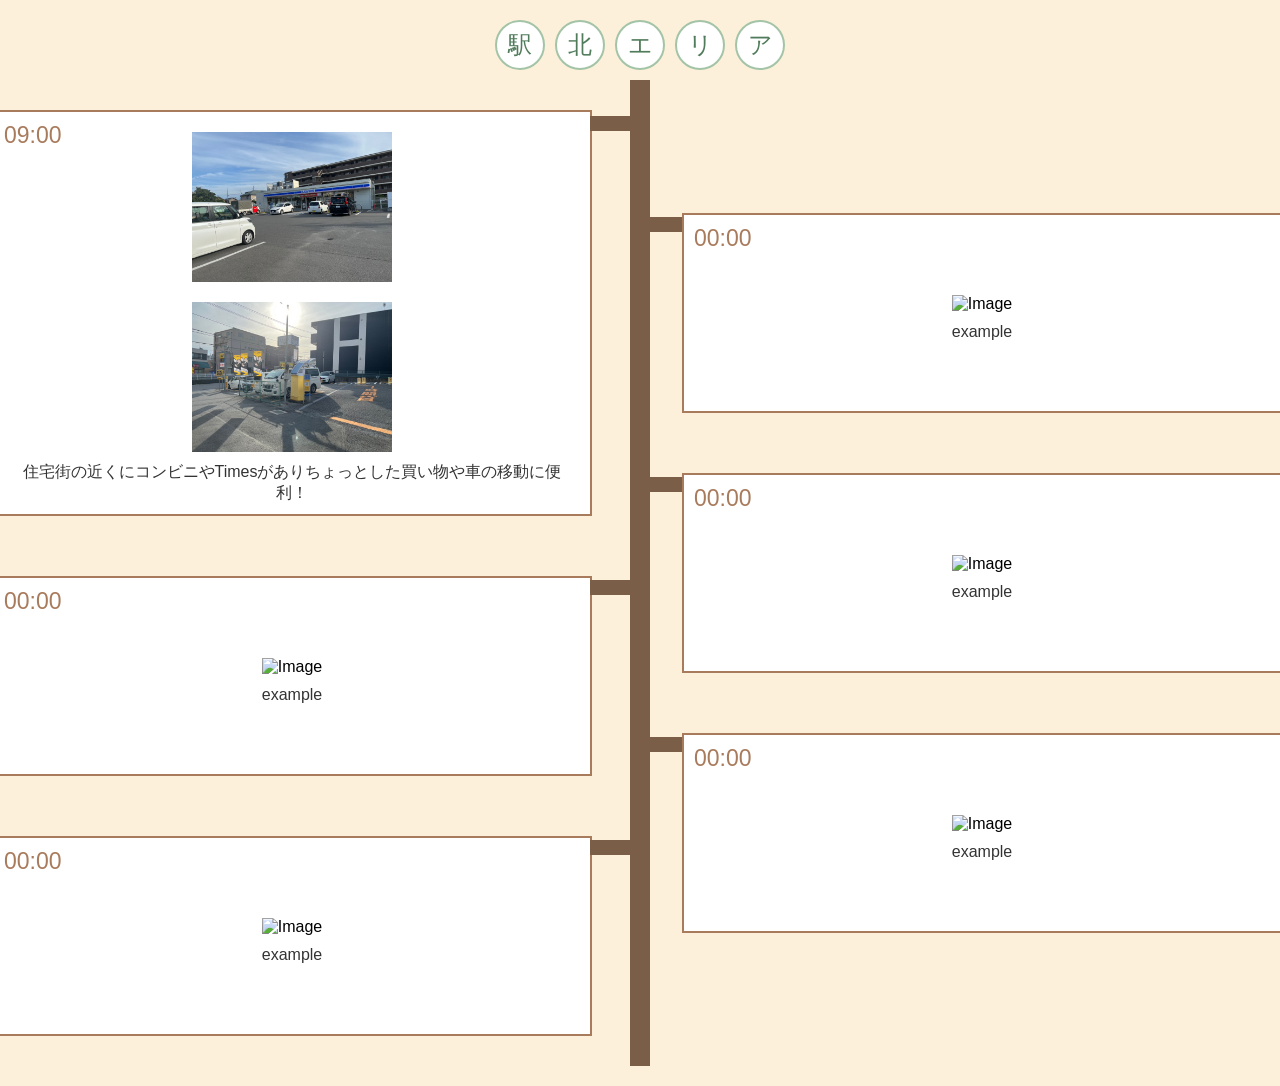
==== htdocs/ekikita.html @ ea840767 "a" ====
<!DOCTYPE html>
<html>
<head>
    <meta charset="UTF-8">
    <meta name="viewport" content="width=device-width, initial-scale=1.0">
    <link rel="stylesheet" href="./css/nantou.css">
    <title>nantou</title>
</head>
<body>
    <div class="container">
        <!-- 上部の円形アイコン -->
        <div class="top-icons">
            <div class="circle text-circle">駅</div>
            <div class="circle text-circle">北</div>
            <div class="circle text-circle">エ</div>
            <div class="circle text-circle">リ</div>
            <div class="circle text-circle">ア</div>
        </div>

        <!-- レイアウト全体 -->
        <div class="content">
            <!-- 左側のボックス -->
            <div class="left-side">
                <div class="box">
                    <div class="time">09:00</div>
                    <div class="horizontal-line"></div>
                    <div class="box-content">
                        <img src="./items/riku/S__39985178_0.jpg" alt="Image" class="box-image">
                        <img src="./items/riku/S__39985176_0.jpg" alt="Image" class="box-image">
                        <p class="box-text">住宅街の近くにコンビニやTimesがありちょっとした買い物や車の移動に便利！</p>
                    </div>
                </div>
                <div class="box">
                    <span class="time">00:00</span>
                    <div class="horizontal-line"></div>
                    <div class="box-content">
                        <img src="your-image.jpg" alt="Image" class="box-image">
                        <p class="box-text">example</p>
                    </div>
                </div>
                <div class="box">
                    <span class="time">00:00</span>
                    <div class="horizontal-line"></div>
                    <div class="box-content">
                        <img src="your-image.jpg" alt="Image" class="box-image">
                        <p class="box-text">example</p>
                    </div>
                </div>
            </div>

            <!-- 中央の縦線 -->
            <div class="center-line"></div>

            <!-- 右側のボックス -->
            <div class="right-side">
                <div class="box">
                    <span class="time">00:00</span>
                    <div class="horizontal-line"></div>
                    <div class="box-content">
                        <img src="your-image.jpg" alt="Image" class="box-image">
                        <p class="box-text">example</p>
                    </div>
                </div>
                <div class="box">
                    <span class="time">00:00</span>
                    <div class="horizontal-line"></div>
                    <div class="box-content">
                        <img src="your-image.jpg" alt="Image" class="box-image">
                        <p class="box-text">example</p>
                    </div>
                </div>
                <div class="box">
                    <span class="time">00:00</span>
                    <div class="horizontal-line"></div>
                    <div class="box-content">
                        <img src="your-image.jpg" alt="Image" class="box-image">
                        <p class="box-text">example</p>
                    </div>
                </div>
            </div>
        </div>
    </div>
</body>
</html>
---- htdocs/css/nantou.css ----
* {
    margin: 0;
    padding: 0;
    box-sizing: border-box;
}

body {
    font-family: 'Arial', sans-serif;
    background-color: #fdf0db;
    display: flex;
    justify-content: center;
    align-items: center;
}

/* コンテナ全体 */
.container {
    display: flex;
    justify-content: center;
    align-items: center;
    margin-bottom: 20px;
}

/* 上部の円形アイコン */
.top-icons {
    position: absolute;
    top: 20px;
    width: 100%;
    display: flex;
    justify-content: center;
    gap: 10px;
}

.circle {
    width: 50px;
    height: 50px;
    border-radius: 50%;
    border: 2px solid #a3c4a6;
    display: flex;
    justify-content: center;
    align-items: center;
    background-color: #fff;
}

.text-circle {
    color: #517c5b;
    font-size: 24px;
}

/* コンテンツ全体のレイアウト */
.content {
    position: relative;
    width: 90%;
    max-width: 1200px;
    display: flex;
    justify-content: center;
    align-items: center;
    margin-top: 80px; /* 円形アイコンの下にスペースを追加 */
}

/* 左右のボックス */
.left-side, .right-side {
    display: flex;
    flex-direction: column;
    align-items: center;
    margin: 0 5% 0 5%;
}

.left-side {
    margin-right: auto;
    transform: translateX(-8%);
}

.right-side {
    margin-right: auto;
    transform: translateX(-2%);
}

/* ボックスのデザイン */
.box {
    position: relative;
    margin: 30px 0;
    width: 600px;
    min-height: 200px;
    border: 2px solid #a97b5d;
    background-color: #fff;
    display: flex;
    justify-content: center;
    align-items: center;
    padding: 10px;
    flex-direction: column;
}

.box-content {
    display: flex;
    align-items: center;
    justify-content: center;
    flex-direction: column;
    width: 95%;
}

/*画像を横並びにする*/
.box-area {
    display: flex;
    flex-direction: row;
    align-items: center;
}

/*箱の中の画像*/
.box-image {
    max-width: 200px;
    height: auto;
    margin: 10px;
    cursor: pointer;
}

/*箱の中の文章*/
.box-text {
    font-size: 1rem;
    color: #333;
    text-align: center;
    word-wrap: break-word;
}

/*コメントエリアのデザイン*/
.box-comment {
    display: flex;
    flex-direction: row;
    align-items: center;
    width: 100%;
    padding: 10px;
    border: 1px solid #ccc;
    background-color: #fff;
    box-shadow: 2px 2px 5px rgba(0, 0, 0, 0.1);
}

/*コメントする人のアイコン*/
.comment-image {
    max-width: 80px;
    height: auto;
    margin-right: 15px;
    display: block;
}

/*コメントの文章*/
.comment-text {
    font-size: 1rem;
    color: #333;
    flex: 1;
    word-wrap: break-word;
}

.time {
    position: absolute;
    top: 10px;
    left: 10px;
    font-size: 23px;
    color: #a97b5d;
}

/* 中央の縦線 */
.center-line {
    position: absolute;
    left: 50%;
    top: 0;
    bottom: 0;
    width: 20px;
    background-color: #7b5e47;
    transform: translateX(-50%);
}

/* 横軸のデザイン（ボックスから中央線まで伸びる線） */
.horizontal-line {
    position: absolute;
    top: 1%;
    left: 100%;
    width: 40px;
    height: 15px;
    background-color: #7b5e47;
}

.right-side .box .horizontal-line {
    left: -42px;
}

#zoomback {
    position: fixed;
    top: 0;
    left: 0;

    width: 100vw;
    height: 100vh;

    background-color: rgba(0, 0, 0, 0.8);

    display: flex;
    justify-content: center;
    align-items: center;

    display: none;  /*初期状態では非表示*/
}

#zooming {
    width: 30%;
}

@media (max-width: 768px) {
    .box {
        width: 80%;
        margin: 20px auto;
    }

    .left-side, .right-side {
        transform: translateX(0);
        margin-left: auto;
        margin-right: auto;
    }

    .center-line {
        left: 50%;
    }

    .horizontal-line {
        display: none;
    }

    .box-image {
        max-width: 80px;
    }

    .box-comment {
        align-items: flex-start;
    }

    .comment-image {
        margin-right: 0;
        margin-bottom: 10px;
    }
}
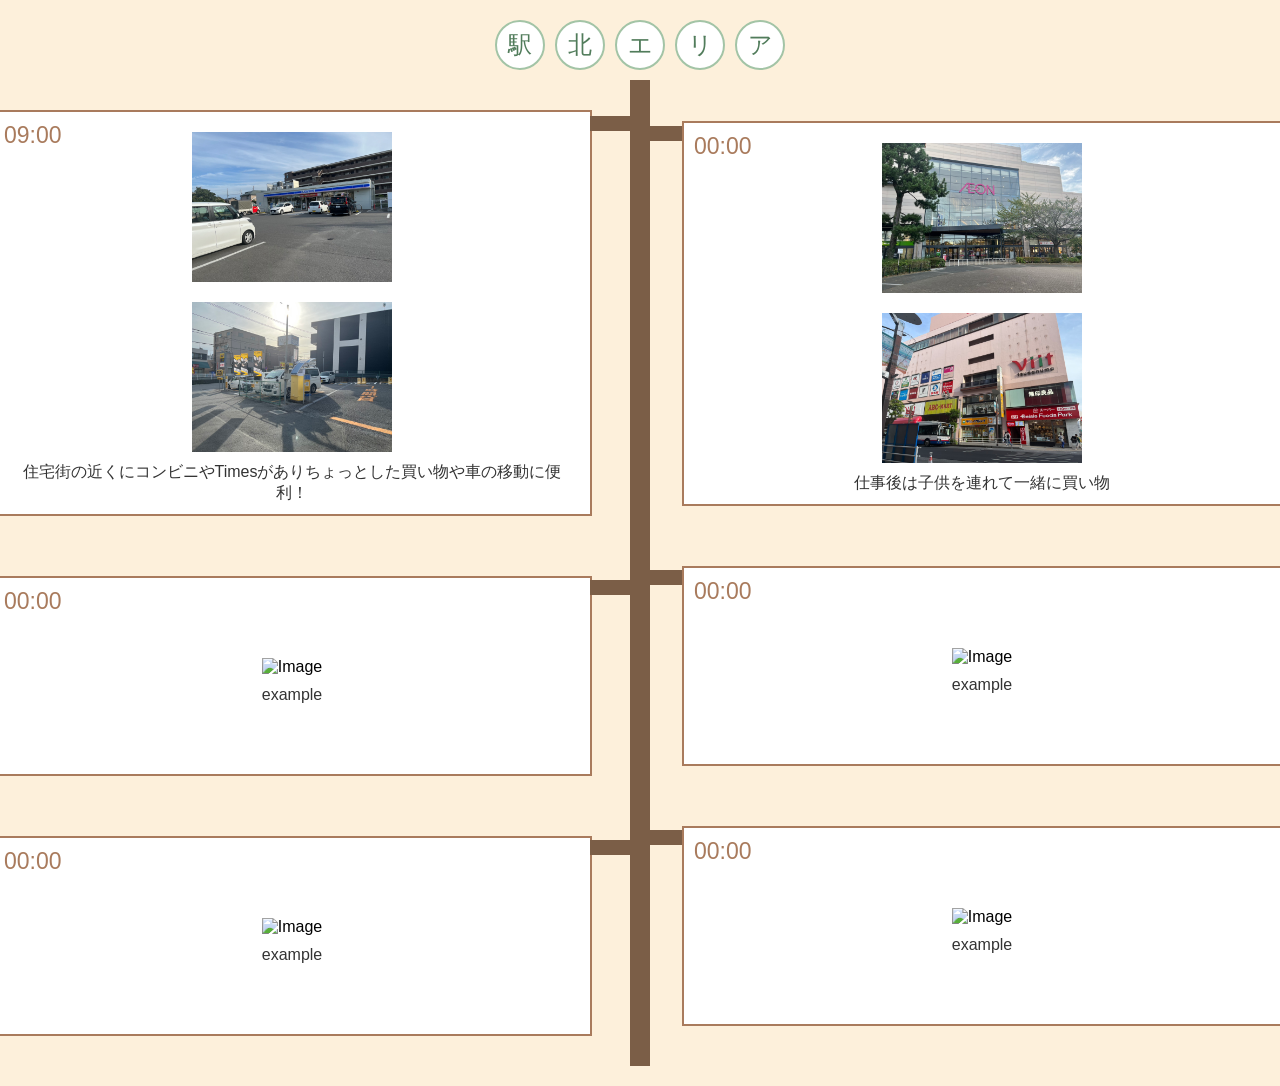
==== commit b1cae9bb: "a" ====
--- a/htdocs/ekikita.html
+++ b/htdocs/ekikita.html
@@ -57,8 +57,9 @@
                     <span class="time">00:00</span>
                     <div class="horizontal-line"></div>
                     <div class="box-content">
-                        <img src="your-image.jpg" alt="Image" class="box-image">
-                        <p class="box-text">example</p>
+                        <img src="./items/riku/S__39985167_0.jpg" alt="Image" class="box-image">
+                        <img src="./items/riku/S__39985174_0.jpg" alt="Image" class="box-image">
+                        <p class="box-text">仕事後は子供を連れて一緒に買い物</p>
                     </div>
                 </div>
                 <div class="box">
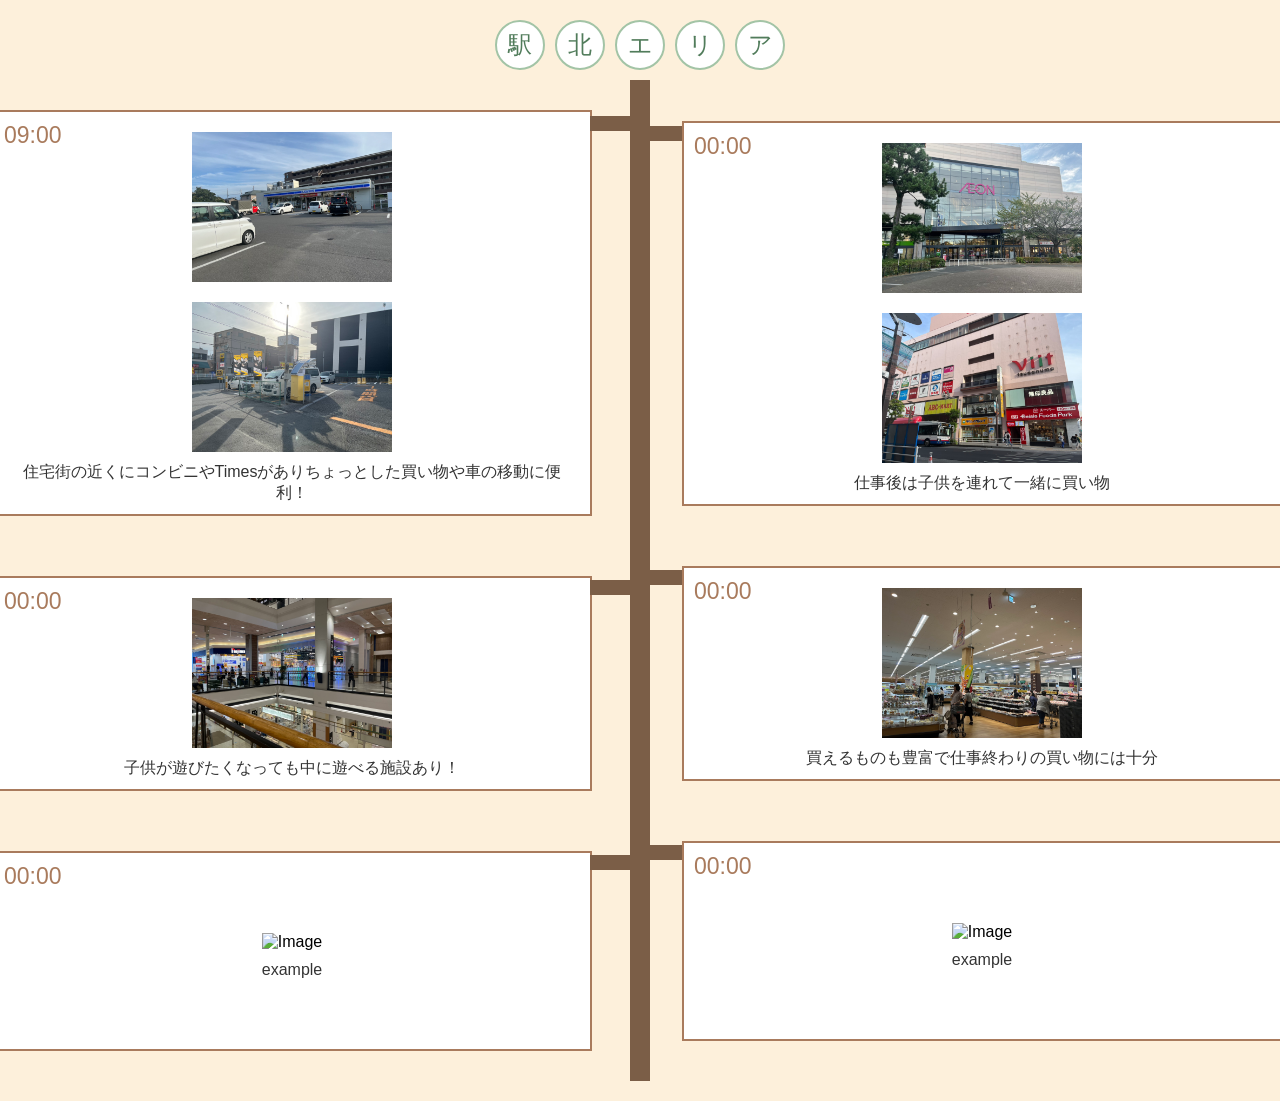
==== commit b955238e: "a" ====
--- a/htdocs/ekikita.html
+++ b/htdocs/ekikita.html
@@ -34,8 +34,8 @@
                     <span class="time">00:00</span>
                     <div class="horizontal-line"></div>
                     <div class="box-content">
-                        <img src="your-image.jpg" alt="Image" class="box-image">
-                        <p class="box-text">example</p>
+                        <img src="./items/riku/S__39985169_0.jpg" alt="Image" class="box-image">
+                        <p class="box-text">子供が遊びたくなっても中に遊べる施設あり！</p>
                     </div>
                 </div>
                 <div class="box">
@@ -66,8 +66,8 @@
                     <span class="time">00:00</span>
                     <div class="horizontal-line"></div>
                     <div class="box-content">
-                        <img src="your-image.jpg" alt="Image" class="box-image">
-                        <p class="box-text">example</p>
+                        <img src="./items/riku/S__39985171_0.jpg" alt="Image" class="box-image">
+                        <p class="box-text">買えるものも豊富で仕事終わりの買い物には十分</p>
                     </div>
                 </div>
                 <div class="box">
--- a/htdocs/css/nantou.css
+++ b/htdocs/css/nantou.css
@@ -10,6 +10,137 @@
     display: flex;
     justify-content: center;
     align-items: center;
+}
+
+/* ハンバーガーメニュー */
+.header {
+    width: 100%;
+    position: fixed;
+    left: 0;
+    top: 0;
+    height: 60px;
+    background-color: #fdf5ed;
+    box-shadow: 0 2px 6px rgba(0, 0, 0, 0.16);
+    z-index: 10;
+}
+
+.headerNavOuter {
+    margin-bottom: 0;
+    position: relative;
+}
+
+.siteTitle {
+    margin: 0;
+}
+
+/* ナビゲーション */
+.headerNav {
+    position: fixed;
+    right: -100%;
+    top: 0;
+    width: 250px;
+    height: 100vh;
+    padding-top: 40px;
+    background-color: #ffdab9;
+    transition: all .6s;
+    z-index: 20;
+    overflow-y: auto;
+}
+
+.navList {
+    margin: 0;
+    padding: 0;
+    text-align: center;
+    display: block;
+}
+
+.navItem {
+    padding: 1rem 1rem 0;
+}
+
+.navItem a {
+    display: block;
+    border-bottom: 1px solid #eee;
+    color: #707070;
+    padding: 4rem 0 1rem;
+    width: 100%;
+    margin: 0 auto;
+}
+/* ナビゲーションここまで */
+
+/* ハンバーガーボタン */
+.hamburger-button {
+    position: absolute;
+    right: 0;
+    top: 0;
+    width: 55px;
+    height: 55px;
+    cursor: pointer;
+    z-index: 30;
+}
+
+.hamburger-line {
+    position: absolute;
+    left: 8px;
+    width: 25px;
+    height: 1px;
+    background-color: #111;
+    transition: all .6s;
+}
+
+.hamburger-line-1 {
+    top: 20px;
+}
+
+.hamburger-line-2 {
+    top: 26px;
+}
+
+.hamburger-line-3 {
+    top: 32px;
+}
+/* ハンバーガーボタンここまで */
+
+/* ハンバーガーメニューをクリックしたあとに現れる半透明背景 */
+.bg {
+    display: block;
+    position: fixed;
+    left: 0;
+    top: 0;
+    width: 100vw;
+    height: 100vh;
+    z-index: 10;
+    background-color: #000;
+    opacity: 0;
+    visibility: hidden;
+    transition: all .6s;
+    cursor: pointer;
+}
+
+/* ハンバーガーボタンをクリックしたときの動作 */
+/* ナビゲーションが現れる */
+.nav-open .headerNav {
+    right: 0;
+}
+
+/* 半透明背景を表示 */
+.nav-open .bg {
+    opacity: .8;
+    visibility: visible;
+}
+
+/* ハンバーガーをバツに */
+.nav-open .hamburger-line-1 {
+    transform: rotate(45deg);
+    top: 25px;
+}
+.nav-open .hamburger-line-2 {
+    width: 0;
+    left: 50%;
+}
+.nav-open .hamburger-line-3 {
+    transform: rotate(-45deg);
+    top: 25px;
 }
 
 /* コンテナ全体 */
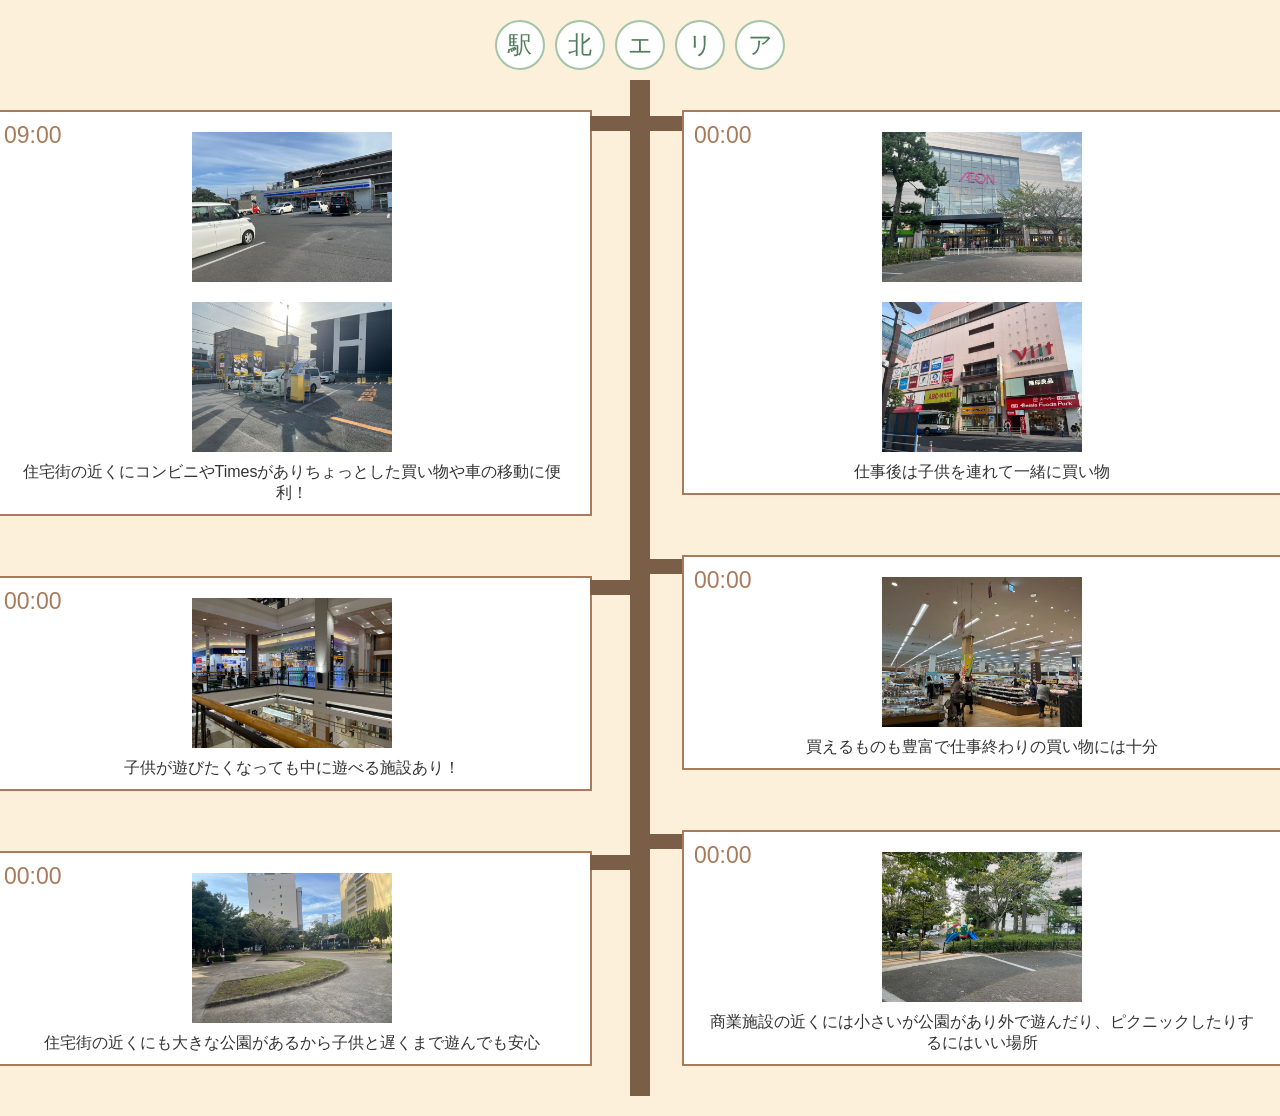
==== commit a47516fa: "a" ====
--- a/htdocs/ekikita.html
+++ b/htdocs/ekikita.html
@@ -42,8 +42,8 @@
                     <span class="time">00:00</span>
                     <div class="horizontal-line"></div>
                     <div class="box-content">
-                        <img src="your-image.jpg" alt="Image" class="box-image">
-                        <p class="box-text">example</p>
+                        <img src="./items/riku/S__39985160_0.jpg" alt="Image" class="box-image">
+                        <p class="box-text">住宅街の近くにも大きな公園があるから子供と遅くまで遊んでも安心</p>
                     </div>
                 </div>
             </div>
@@ -74,8 +74,8 @@
                     <span class="time">00:00</span>
                     <div class="horizontal-line"></div>
                     <div class="box-content">
-                        <img src="your-image.jpg" alt="Image" class="box-image">
-                        <p class="box-text">example</p>
+                        <img src="./items/riku/S__39985165_0.jpg" alt="Image" class="box-image">
+                        <p class="box-text">商業施設の近くには小さいが公園があり外で遊んだり、ピクニックしたりするにはいい場所</p>
                     </div>
                 </div>
             </div>
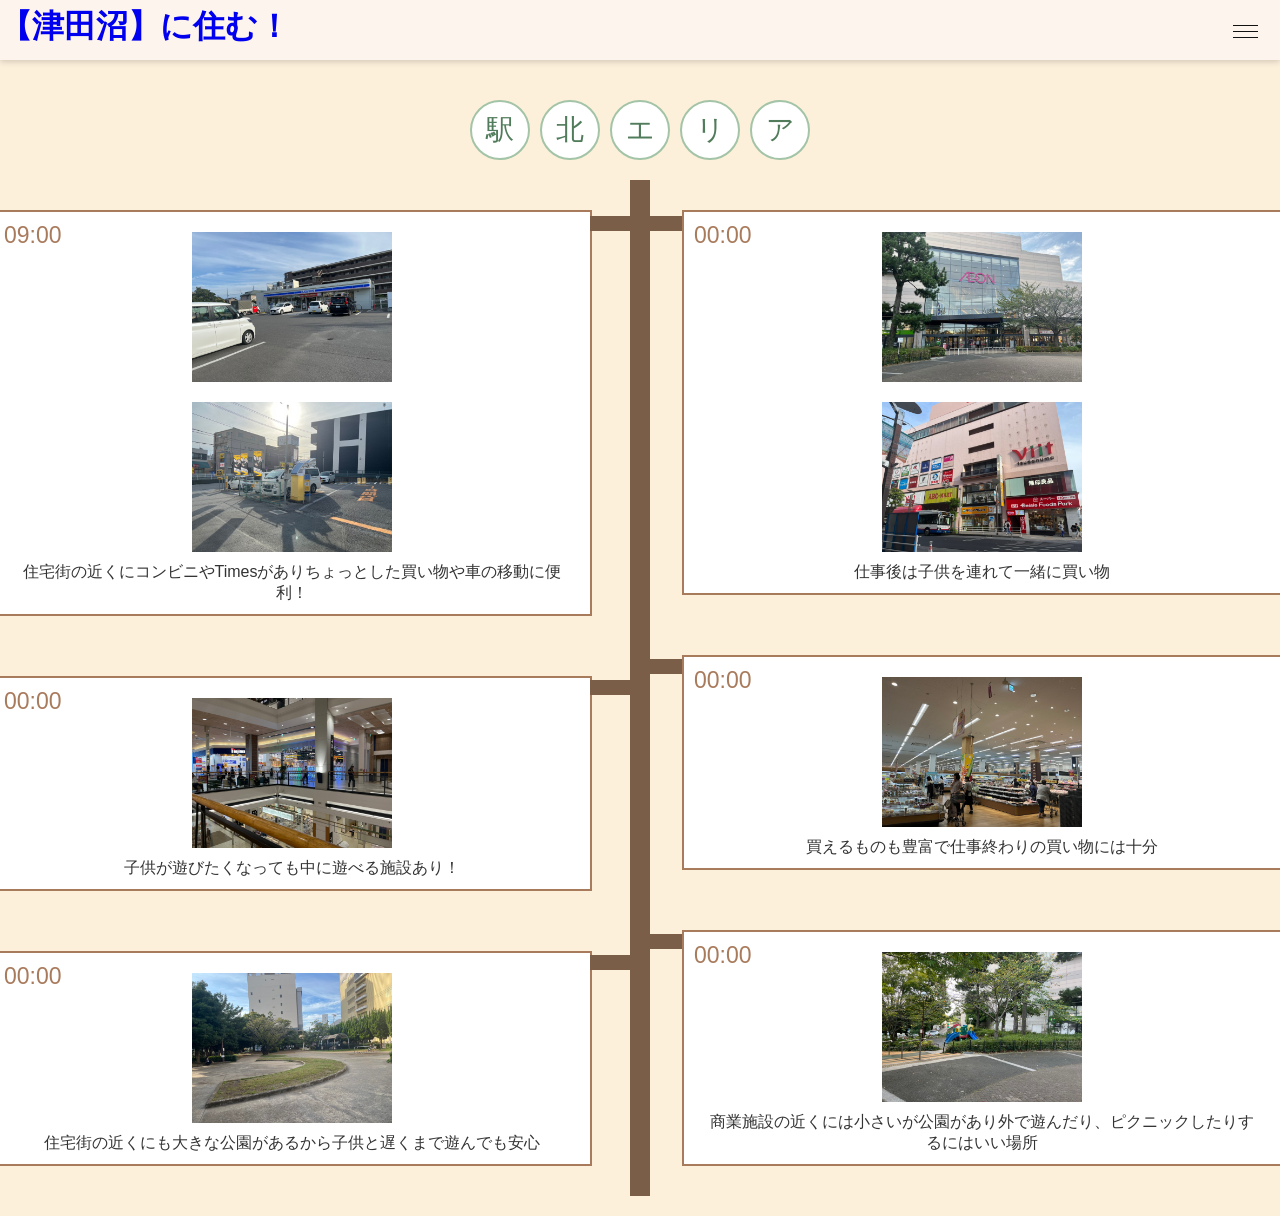
==== commit 3b049f59: "各ページにハンバーガーメニュー、画像拡大を実装。これに伴うclass名の変更。" ====
--- a/htdocs/ekikita.html
+++ b/htdocs/ekikita.html
@@ -1,85 +1,129 @@
 <!DOCTYPE html>
-<html>
+<html lang="ja">
 <head>
     <meta charset="UTF-8">
     <meta name="viewport" content="width=device-width, initial-scale=1.0">
     <link rel="stylesheet" href="./css/nantou.css">
-    <title>nantou</title>
+    <script src="pic.js" defer></script>
+    <title>ekikita</title>
 </head>
 <body>
-    <div class="container">
-        <!-- 上部の円形アイコン -->
-        <div class="top-icons">
-            <div class="circle text-circle">駅</div>
-            <div class="circle text-circle">北</div>
-            <div class="circle text-circle">エ</div>
-            <div class="circle text-circle">リ</div>
-            <div class="circle text-circle">ア</div>
+    <header class="header">
+        <div class="headerNavOuter">
+            <h1 class="siteTitle">
+                <a class="visited" href="./index.html" style="text-decoration-line: none">【津田沼】に住む！</a>
+            </h1>
+
+            <!-- ナビゲーション -->
+            <nav class="headerNav">
+                <ul class="navList">
+                    <li class="navItem">
+                        <a href="./index.html">TOP</a>
+                    </li>
+                    <li class="navItem">
+                        <a href="./ekikita.html">駅北エリア</a>
+                    </li>
+                    <li class="navItem">
+                        <a href="./nannsei.html">駅南西エリア</a>
+                    </li>
+                    <li class="navItem">
+                        <a href="./nantou.html">駅南東エリア</a>
+                    </li>
+                </ul>
+            </nav>
+
+            <!-- ハンバーガーボタン -->
+            <div class="hamburger-button" id="hamburger">
+                <span class="hamburger-line hamburger-line-1"></span>
+                <span class="hamburger-line hamburger-line-2"></span>
+                <span class="hamburger-line hamburger-line-3"></span>
+            </div>
+
+            <!-- ハンバーガーボタンをクリックした後に現れる半透明背景 -->
+            <div class="bg" id="bg"></div>
         </div>
 
-        <!-- レイアウト全体 -->
-        <div class="content">
-            <!-- 左側のボックス -->
-            <div class="left-side">
-                <div class="box">
-                    <div class="time">09:00</div>
-                    <div class="horizontal-line"></div>
-                    <div class="box-content">
-                        <img src="./items/riku/S__39985178_0.jpg" alt="Image" class="box-image">
-                        <img src="./items/riku/S__39985176_0.jpg" alt="Image" class="box-image">
-                        <p class="box-text">住宅街の近くにコンビニやTimesがありちょっとした買い物や車の移動に便利！</p>
+    </header>
+
+    <main>
+        <div class="container">
+            <!-- 上部の円形アイコン -->
+            <div class="top-icons">
+                <div class="circle text-circle">駅</div>
+                <div class="circle text-circle">北</div>
+                <div class="circle text-circle">エ</div>
+                <div class="circle text-circle">リ</div>
+                <div class="circle text-circle">ア</div>
+            </div>
+
+            <!-- レイアウト全体 -->
+            <div class="content">
+                <!-- 左側のボックス -->
+                <div class="left-side">
+                    <div class="box">
+                        <div class="time">09:00</div>
+                        <div class="horizontal-line"></div>
+                        <div class="box-content">
+                            <img src="./items/riku/S__39985178_0.jpg" alt="Image" class="box-image">
+                            <img src="./items/riku/S__39985176_0.jpg" alt="Image" class="box-image">
+                            <p class="box-text">住宅街の近くにコンビニやTimesがありちょっとした買い物や車の移動に便利！</p>
+                        </div>
+                    </div>
+                    <div class="box">
+                        <span class="time">00:00</span>
+                        <div class="horizontal-line"></div>
+                        <div class="box-content">
+                            <img src="./items/riku/S__39985169_0.jpg" alt="Image" class="box-image">
+                            <p class="box-text">子供が遊びたくなっても中に遊べる施設あり！</p>
+                        </div>
+                    </div>
+                    <div class="box">
+                        <span class="time">00:00</span>
+                        <div class="horizontal-line"></div>
+                        <div class="box-content">
+                            <img src="./items/riku/S__39985160_0.jpg" alt="Image" class="box-image">
+                            <p class="box-text">住宅街の近くにも大きな公園があるから子供と遅くまで遊んでも安心</p>
+                        </div>
                     </div>
                 </div>
-                <div class="box">
-                    <span class="time">00:00</span>
-                    <div class="horizontal-line"></div>
-                    <div class="box-content">
-                        <img src="./items/riku/S__39985169_0.jpg" alt="Image" class="box-image">
-                        <p class="box-text">子供が遊びたくなっても中に遊べる施設あり！</p>
+
+                <!-- 中央の縦線 -->
+                <div class="center-line"></div>
+
+                <!-- 右側のボックス -->
+                <div class="right-side">
+                    <div class="box">
+                        <span class="time">00:00</span>
+                        <div class="horizontal-line"></div>
+                        <div class="box-content">
+                            <img src="./items/riku/S__39985167_0.jpg" alt="Image" class="box-image">
+                            <img src="./items/riku/S__39985174_0.jpg" alt="Image" class="box-image">
+                            <p class="box-text">仕事後は子供を連れて一緒に買い物</p>
+                        </div>
+                    </div>
+                    <div class="box">
+                        <span class="time">00:00</span>
+                        <div class="horizontal-line"></div>
+                        <div class="box-content">
+                            <img src="./items/riku/S__39985171_0.jpg" alt="Image" class="box-image">
+                            <p class="box-text">買えるものも豊富で仕事終わりの買い物には十分</p>
+                        </div>
+                    </div>
+                    <div class="box">
+                        <span class="time">00:00</span>
+                        <div class="horizontal-line"></div>
+                        <div class="box-content">
+                            <img src="./items/riku/S__39985165_0.jpg" alt="Image" class="box-image">
+                            <p class="box-text">商業施設の近くには小さいが公園があり外で遊んだり、ピクニックしたりするにはいい場所</p>
+                        </div>
                     </div>
                 </div>
-                <div class="box">
-                    <span class="time">00:00</span>
-                    <div class="horizontal-line"></div>
-                    <div class="box-content">
-                        <img src="./items/riku/S__39985160_0.jpg" alt="Image" class="box-image">
-                        <p class="box-text">住宅街の近くにも大きな公園があるから子供と遅くまで遊んでも安心</p>
-                    </div>
-                </div>
-            </div>
-
-            <!-- 中央の縦線 -->
-            <div class="center-line"></div>
-
-            <!-- 右側のボックス -->
-            <div class="right-side">
-                <div class="box">
-                    <span class="time">00:00</span>
-                    <div class="horizontal-line"></div>
-                    <div class="box-content">
-                        <img src="./items/riku/S__39985167_0.jpg" alt="Image" class="box-image">
-                        <img src="./items/riku/S__39985174_0.jpg" alt="Image" class="box-image">
-                        <p class="box-text">仕事後は子供を連れて一緒に買い物</p>
-                    </div>
-                </div>
-                <div class="box">
-                    <span class="time">00:00</span>
-                    <div class="horizontal-line"></div>
-                    <div class="box-content">
-                        <img src="./items/riku/S__39985171_0.jpg" alt="Image" class="box-image">
-                        <p class="box-text">買えるものも豊富で仕事終わりの買い物には十分</p>
-                    </div>
-                </div>
-                <div class="box">
-                    <span class="time">00:00</span>
-                    <div class="horizontal-line"></div>
-                    <div class="box-content">
-                        <img src="./items/riku/S__39985165_0.jpg" alt="Image" class="box-image">
-                        <p class="box-text">商業施設の近くには小さいが公園があり外で遊んだり、ピクニックしたりするにはいい場所</p>
-                    </div>
+                <div id="zoomback">
+                    <img id="zooming" src="./items/placeholder.png" alt="zoom">
                 </div>
             </div>
         </div>
-    </div>
+    </main>
+    <script src="hamburger.js"></script>
 </body>
 </html>
--- a/htdocs/css/nantou.css
+++ b/htdocs/css/nantou.css
@@ -30,7 +30,12 @@
 }
 
 .siteTitle {
-    margin: 0;
+    margin: 5px 0 0 0;
+    
+}
+
+.visited:visited {
+    color: #000;
 }
 
 /* ナビゲーション */
@@ -154,7 +159,7 @@
 /* 上部の円形アイコン */
 .top-icons {
     position: absolute;
-    top: 20px;
+    top: 100px;
     width: 100%;
     display: flex;
     justify-content: center;
@@ -162,8 +167,8 @@
 }
 
 .circle {
-    width: 50px;
-    height: 50px;
+    width: 60px;
+    height: 60px;
     border-radius: 50%;
     border: 2px solid #a3c4a6;
     display: flex;
@@ -174,7 +179,7 @@
 
 .text-circle {
     color: #517c5b;
-    font-size: 24px;
+    font-size: 28px;
 }
 
 /* コンテンツ全体のレイアウト */
@@ -185,7 +190,7 @@
     display: flex;
     justify-content: center;
     align-items: center;
-    margin-top: 80px; /* 円形アイコンの下にスペースを追加 */
+    margin-top: 180px; /* 円形アイコンの下にスペースを追加 */
 }
 
 /* 左右のボックス */
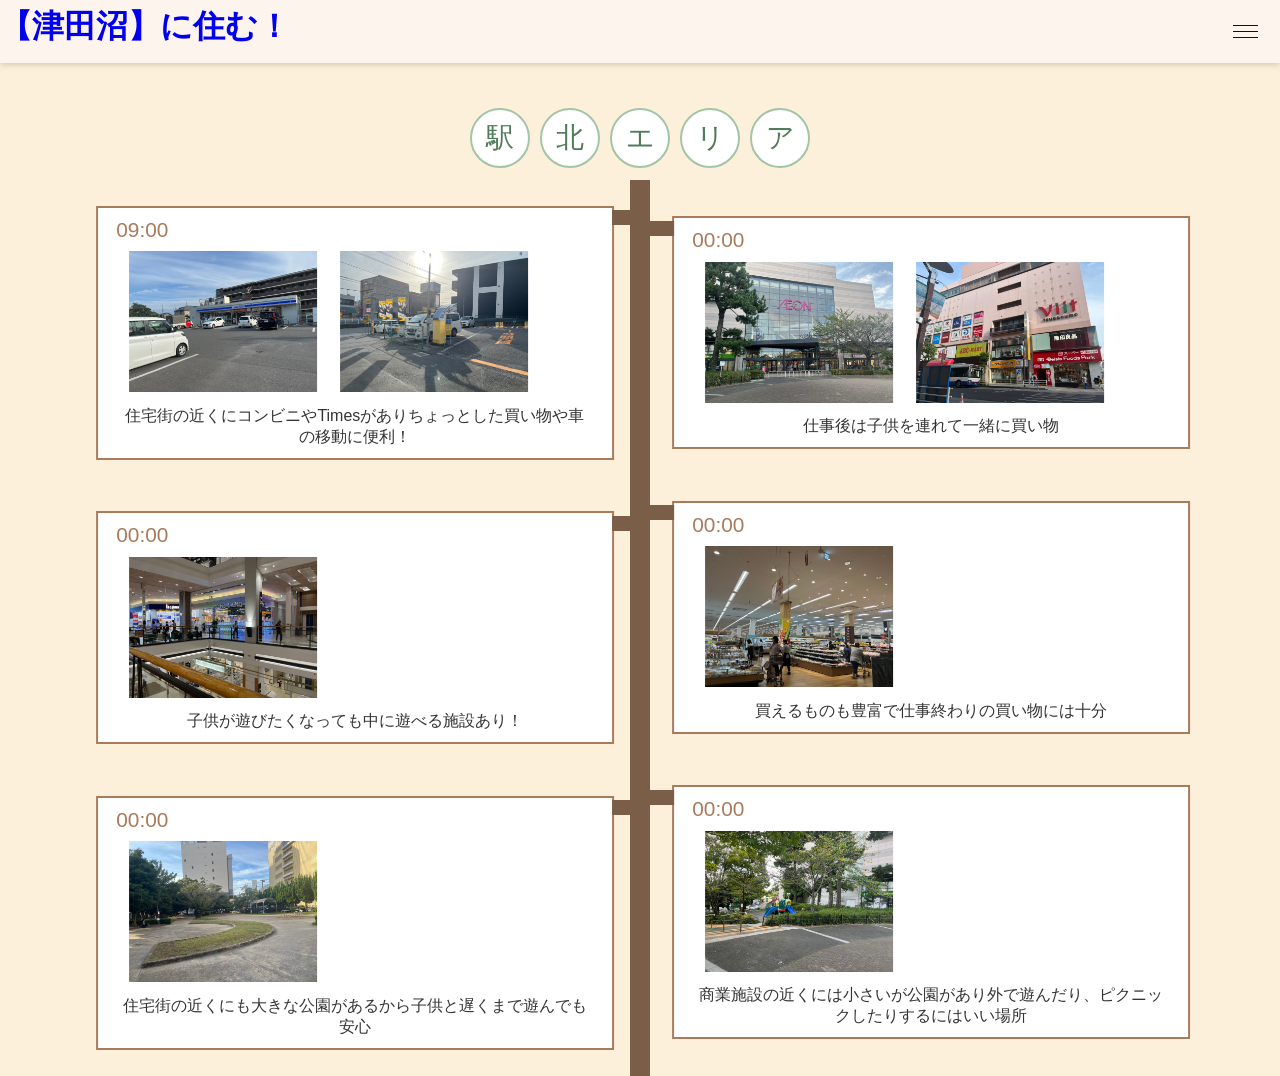
==== commit 6a7e79e3: "nantou.cssをstyle.cssに変更。位置を決定する要素をだいたい定数から割合に変更。" ====
--- a/htdocs/ekikita.html
+++ b/htdocs/ekikita.html
@@ -3,7 +3,7 @@
 <head>
     <meta charset="UTF-8">
     <meta name="viewport" content="width=device-width, initial-scale=1.0">
-    <link rel="stylesheet" href="./css/nantou.css">
+    <link rel="stylesheet" href="./css/style.css">
     <script src="pic.js" defer></script>
     <title>ekikita</title>
 </head>
@@ -45,7 +45,7 @@
 
     </header>
 
-    <main>
+    <main class="ekikita">
         <div class="container">
             <!-- 上部の円形アイコン -->
             <div class="top-icons">
--- a/htdocs/css/style.css
+++ b/htdocs/css/style.css
@@ -0,0 +1,377 @@
+* {
+    margin: 0;
+    padding: 0;
+    box-sizing: border-box;
+}
+
+body {
+    font-family: 'Arial', sans-serif;
+    background-color: #fdf0db;
+    display: flex;
+    justify-content: center;
+    align-items: center;
+}
+
+/* ハンバーガーメニュー */
+.header {
+    width: 100%;
+    position: fixed;
+    left: 0;
+    top: 0;
+    height: 7%;
+    background-color: #fdf5ed;
+    box-shadow: 0 2px 6px rgba(0, 0, 0, 0.16);
+    z-index: 10;
+}
+
+.headerNavOuter {
+    margin-bottom: 0;
+    position: relative;
+}
+
+.siteTitle {
+    margin: 5px 0 0 0;
+    color: #000;
+}
+
+.visited:visited {
+    color: #000;
+}
+
+/* ナビゲーション */
+.headerNav {
+    position: fixed;
+    right: -100%;
+    top: 0;
+    width: 250px;
+    height: 100vh;
+    padding-top: 40px;
+    background-color: #ffdab9;
+    transition: all .6s;
+    z-index: 20;
+    overflow-y: auto;
+}
+
+.navList {
+    margin: 0;
+    padding: 0;
+    text-align: center;
+    display: block;
+}
+
+.navItem {
+    padding: 1rem 1rem 0;
+}
+
+.navItem a {
+    display: block;
+    border-bottom: 1px solid #eee;
+    color: #707070;
+    padding: 4rem 0 1rem;
+    width: 100%;
+    margin: 0 auto;
+}
+/* ナビゲーションここまで */
+
+/* ハンバーガーボタン */
+.hamburger-button {
+    position: absolute;
+    right: 0;
+    top: 0;
+    width: 55px;
+    height: 55px;
+    cursor: pointer;
+    z-index: 30;
+}
+
+.hamburger-line {
+    position: absolute;
+    left: 8px;
+    width: 25px;
+    height: 1px;
+    background-color: #111;
+    transition: all .6s;
+}
+
+.hamburger-line-1 {
+    top: 20px;
+}
+
+.hamburger-line-2 {
+    top: 26px;
+}
+
+.hamburger-line-3 {
+    top: 32px;
+}
+/* ハンバーガーボタンここまで */
+
+/* ハンバーガーメニューをクリックしたあとに現れる半透明背景 */
+.bg {
+    display: block;
+    position: fixed;
+    left: 0;
+    top: 0;
+    width: 100vw;
+    height: 100vh;
+    z-index: 10;
+    background-color: #000;
+    opacity: 0;
+    visibility: hidden;
+    transition: all .6s;
+    cursor: pointer;
+}
+
+/* ハンバーガーボタンをクリックしたときの動作 */
+/* ナビゲーションが現れる */
+.nav-open .headerNav {
+    right: 0;
+}
+
+/* 半透明背景を表示 */
+.nav-open .bg {
+    opacity: .8;
+    visibility: visible;
+}
+
+/* ハンバーガーをバツに */
+.nav-open .hamburger-line-1 {
+    transform: rotate(45deg);
+    top: 25px;
+}
+.nav-open .hamburger-line-2 {
+    width: 0;
+    left: 50%;
+}
+.nav-open .hamburger-line-3 {
+    transform: rotate(-45deg);
+    top: 25px;
+}
+
+/* コンテナ全体 */
+.container {
+    display: flex;
+    justify-content: center;
+    align-items: center;
+    margin-bottom: 20px;
+}
+
+/* 上部の円形アイコン */
+.top-icons {
+    position: absolute;
+    top: 12%;
+    width: 100%;
+    display: flex;
+    justify-content: center;
+    gap: 10px;
+}
+
+.circle {
+    width: 60px;
+    height: 60px;
+    border-radius: 50%;
+    border: 2px solid #a3c4a6;
+    display: flex;
+    justify-content: center;
+    align-items: center;
+    background-color: #fff;
+}
+
+.text-circle {
+    color: #517c5b;
+    font-size: 28px;
+}
+
+/* コンテンツ全体のレイアウト */
+.content {
+    position: absolute;
+    width: 90%;
+    display: flex;
+    justify-content: center;
+    align-items: center;
+    top: 20%; /* 円形アイコンの下にスペースを追加 */
+}
+
+/* 左右のボックス */
+.left-side, .right-side {
+    display: flex;
+    flex-direction: column;
+    align-items: center;
+    margin: 0 5%;
+}
+
+/* 箱の位置調整 */
+/* 南東ページ */
+.nantou .left-side {
+    margin-right: auto;
+    transform: translateX(-12%);
+}
+
+.nantou .right-side {
+    margin-right: auto;
+    transform: translateX(-13%);
+}
+
+/* 南西ページ */
+.nannsei .left-side {
+    margin-right: auto;
+    transform: translateX(0.3%);
+}
+
+.nannsei .right-side {
+    margin-right: auto;
+    transform: translateX(2.4%);
+}
+
+/* 北ページ */
+.ekikita .left-side {
+    margin-right: auto;
+    transform: translateX(-5%);
+}
+
+.ekikita .right-side {
+    margin-right: auto;
+    transform: translateX(-5%);
+}
+/* 箱の位置調整ここまで */
+
+/* ボックスのデザイン */
+.box {
+    position: relative;
+    margin: 5% 0;
+    width: 100%;
+    border: 2px solid #a97b5d;
+    background-color: #fff;
+    display: flex;
+    flex-direction: column;
+    justify-content: center;
+    align-items: center;
+    padding: 10px;
+}
+
+.box-content {
+    display: block;
+    align-items: center;
+    justify-content: center;
+    flex-direction: column;
+    width: 95%;
+}
+
+/*画像を横並びにする*/
+.box-area {
+    display: flex;
+    flex-direction: row;
+    align-items: center;
+    justify-content: center;
+}
+
+/*箱の中の画像*/
+.box-image {
+    max-width: 40%;
+    margin: 2%;
+    cursor: pointer;
+}
+
+/*箱の中の文章*/
+.box-text {
+    font-size: 1rem;
+    color: #333;
+    text-align: center;
+    word-wrap: break-word;
+}
+
+/*コメントエリアのデザイン*/
+.box-comment {
+    display: flex;
+    flex-direction: row;
+    align-items: center;
+    width: 100%;
+    padding: 10px;
+    border: 1px solid #ccc;
+    background-color: #fff;
+    box-shadow: 2px 2px 5px rgba(0, 0, 0, 0.1);
+}
+
+/*コメントする人のアイコン*/
+.comment-image {
+    width: 10%;
+    height: auto;
+    margin-right: 15px;
+    display: block;
+}
+
+/*コメントの文章*/
+.comment-text {
+    font-size: 1rem;
+    color: #333;
+    flex: 1;
+    word-wrap: break-word;
+}
+
+.time {
+    position: relative;
+    right: 43%;
+    font-size: 1.3rem;
+    color: #a97b5d;
+}
+
+/* 中央の縦線 */
+.center-line {
+    position: absolute;
+    left: 50%;
+    top: 0;
+    bottom: 0;
+    width: 20px;
+    background-color: #7b5e47;
+    transform: translateX(-50%);
+}
+
+/* 横軸のデザイン（ボックスから中央線まで伸びる線） */
+.horizontal-line {
+    position: absolute;
+    top: 1%;
+    left: 100%;
+    width: 5%;
+    height: 15px;
+    background-color: #7b5e47;
+}
+
+.right-side .box .horizontal-line {
+    left: -5%;
+}
+
+#zoomback {
+    position: fixed;
+    top: 0;
+    left: 0;
+
+    width: 100vw;
+    height: 100vh;
+
+    background-color: rgba(0, 0, 0, 0.8);
+
+    display: flex;
+    justify-content: center;
+    align-items: center;
+
+    display: none;  /*初期状態では非表示*/
+}
+
+#zooming {
+    width: 30%;
+}
+
+@media (max-width: 768px) {
+    .right-side {
+        transform: translateX(-5%);
+    }
+
+    .time {
+        right: 40%;
+    }
+
+    .comment-image {
+        margin-right: 0;
+        margin-bottom: 10px;
+    }
+}
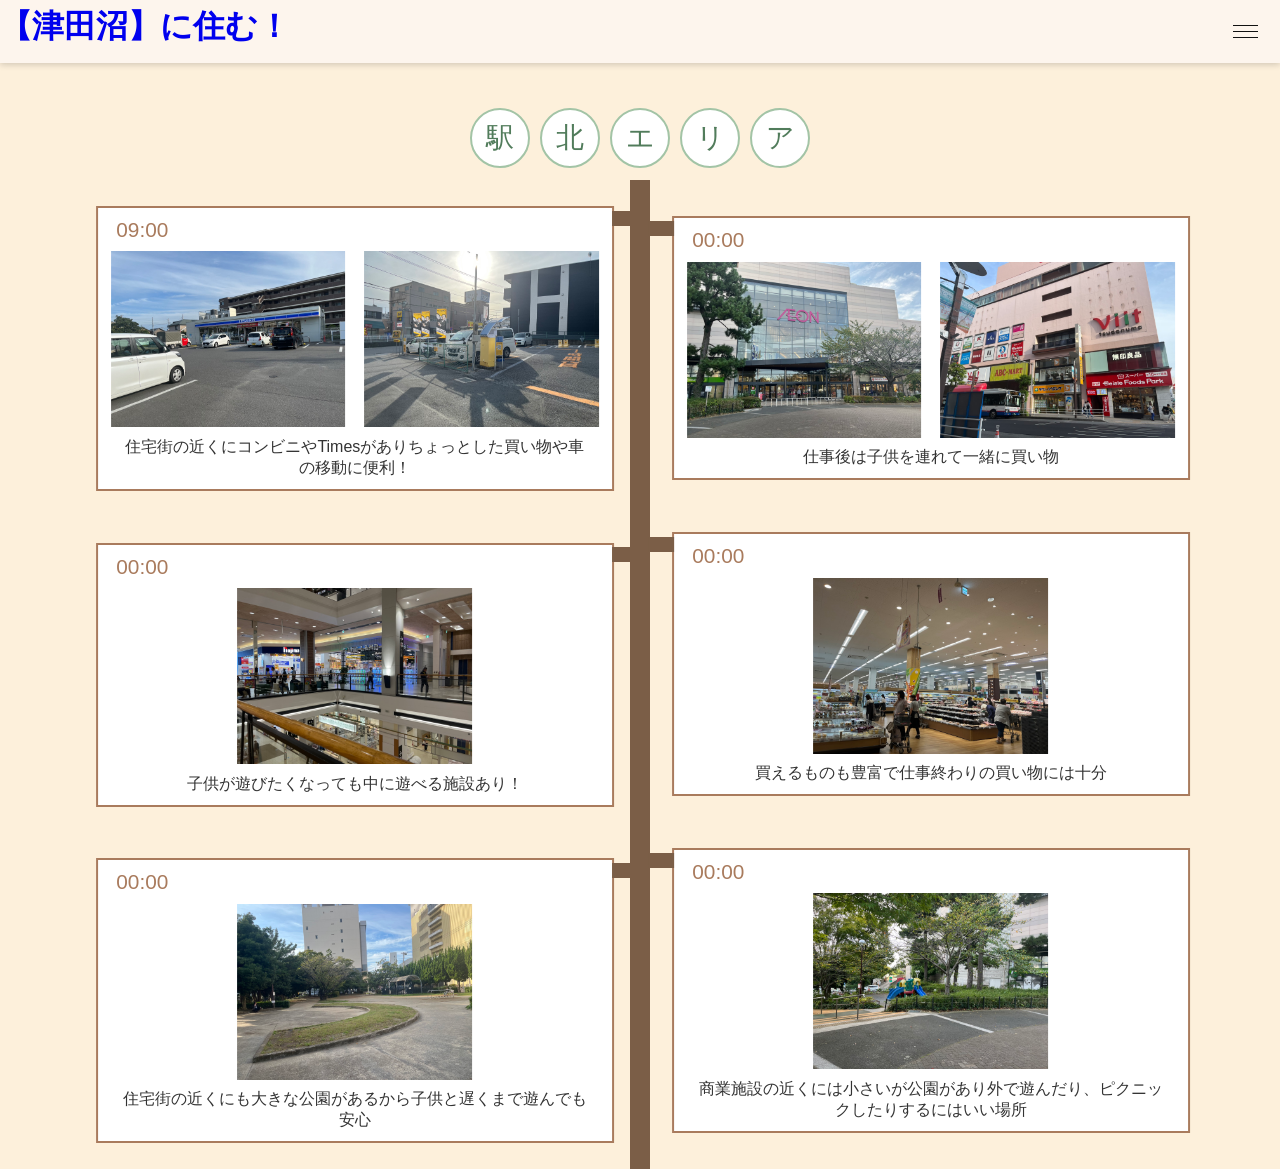
==== commit 138dd5a5: "実験用ページであることを明記。スマホ対応をテスト。" ====
--- a/htdocs/ekikita.html
+++ b/htdocs/ekikita.html
@@ -64,8 +64,10 @@
                         <div class="time">09:00</div>
                         <div class="horizontal-line"></div>
                         <div class="box-content">
-                            <img src="./items/riku/S__39985178_0.jpg" alt="Image" class="box-image">
-                            <img src="./items/riku/S__39985176_0.jpg" alt="Image" class="box-image">
+                            <div class="box-area">
+                                <img src="./items/riku/S__39985178_0.jpg" alt="Image" class="box-image">
+                                <img src="./items/riku/S__39985176_0.jpg" alt="Image" class="box-image">
+                            </div>
                             <p class="box-text">住宅街の近くにコンビニやTimesがありちょっとした買い物や車の移動に便利！</p>
                         </div>
                     </div>
@@ -73,7 +75,9 @@
                         <span class="time">00:00</span>
                         <div class="horizontal-line"></div>
                         <div class="box-content">
-                            <img src="./items/riku/S__39985169_0.jpg" alt="Image" class="box-image">
+                            <div class="box-area">
+                                <img src="./items/riku/S__39985169_0.jpg" alt="Image" class="box-image">
+                            </div>
                             <p class="box-text">子供が遊びたくなっても中に遊べる施設あり！</p>
                         </div>
                     </div>
@@ -81,7 +85,9 @@
                         <span class="time">00:00</span>
                         <div class="horizontal-line"></div>
                         <div class="box-content">
-                            <img src="./items/riku/S__39985160_0.jpg" alt="Image" class="box-image">
+                            <div class="box-area">
+                                <img src="./items/riku/S__39985160_0.jpg" alt="Image" class="box-image">
+                            </div>
                             <p class="box-text">住宅街の近くにも大きな公園があるから子供と遅くまで遊んでも安心</p>
                         </div>
                     </div>
@@ -96,8 +102,10 @@
                         <span class="time">00:00</span>
                         <div class="horizontal-line"></div>
                         <div class="box-content">
-                            <img src="./items/riku/S__39985167_0.jpg" alt="Image" class="box-image">
-                            <img src="./items/riku/S__39985174_0.jpg" alt="Image" class="box-image">
+                            <div class="box-area">
+                                <img src="./items/riku/S__39985167_0.jpg" alt="Image" class="box-image">
+                                <img src="./items/riku/S__39985174_0.jpg" alt="Image" class="box-image">
+                            </div>
                             <p class="box-text">仕事後は子供を連れて一緒に買い物</p>
                         </div>
                     </div>
@@ -105,7 +113,9 @@
                         <span class="time">00:00</span>
                         <div class="horizontal-line"></div>
                         <div class="box-content">
-                            <img src="./items/riku/S__39985171_0.jpg" alt="Image" class="box-image">
+                            <div class="box-area">
+                                <img src="./items/riku/S__39985171_0.jpg" alt="Image" class="box-image">
+                            </div>
                             <p class="box-text">買えるものも豊富で仕事終わりの買い物には十分</p>
                         </div>
                     </div>
@@ -113,7 +123,9 @@
                         <span class="time">00:00</span>
                         <div class="horizontal-line"></div>
                         <div class="box-content">
-                            <img src="./items/riku/S__39985165_0.jpg" alt="Image" class="box-image">
+                            <div class="box-area">
+                                <img src="./items/riku/S__39985165_0.jpg" alt="Image" class="box-image">
+                            </div>
                             <p class="box-text">商業施設の近くには小さいが公園があり外で遊んだり、ピクニックしたりするにはいい場所</p>
                         </div>
                     </div>
--- a/htdocs/css/style.css
+++ b/htdocs/css/style.css
@@ -215,12 +215,12 @@
 /* 南西ページ */
 .nannsei .left-side {
     margin-right: auto;
-    transform: translateX(0.3%);
+    transform: translateX(1%);
 }
 
 .nannsei .right-side {
     margin-right: auto;
-    transform: translateX(2.4%);
+    transform: translateX(1%);
 }
 
 /* 北ページ */
@@ -267,7 +267,7 @@
 
 /*箱の中の画像*/
 .box-image {
-    max-width: 40%;
+    max-width: 50%;
     margin: 2%;
     cursor: pointer;
 }
@@ -361,10 +361,45 @@
     width: 30%;
 }
 
-@media (max-width: 768px) {
-    .right-side {
-        transform: translateX(-5%);
-    }
+@media (max-width: 600px) {
+    .box-area {
+        flex-direction: column;
+    }
+
+    /* 箱の位置調整 */
+    /* 南東ページ */
+    .nantou .left-side {
+        margin-right: auto;
+        transform: translateX(-8%);
+    }
+
+    .nantou .right-side {
+        margin-right: auto;
+        transform: translateX(-2%);
+    }
+
+    /* 南西ページ */
+    .nannsei .left-side {
+        margin-right: auto;
+        transform: translateX(-8%);
+    }
+
+    .nannsei .right-side {
+        margin-right: auto;
+        transform: translateX(-3%);
+    }
+
+    /* 北ページ */
+    .ekikita .left-side {
+        margin-right: auto;
+        transform: translateX(-8%);
+    }
+
+    .ekikita .right-side {
+        margin-right: auto;
+        transform: translateX(-2%);
+    }
+    /* 箱の位置調整ここまで */
 
     .time {
         right: 40%;
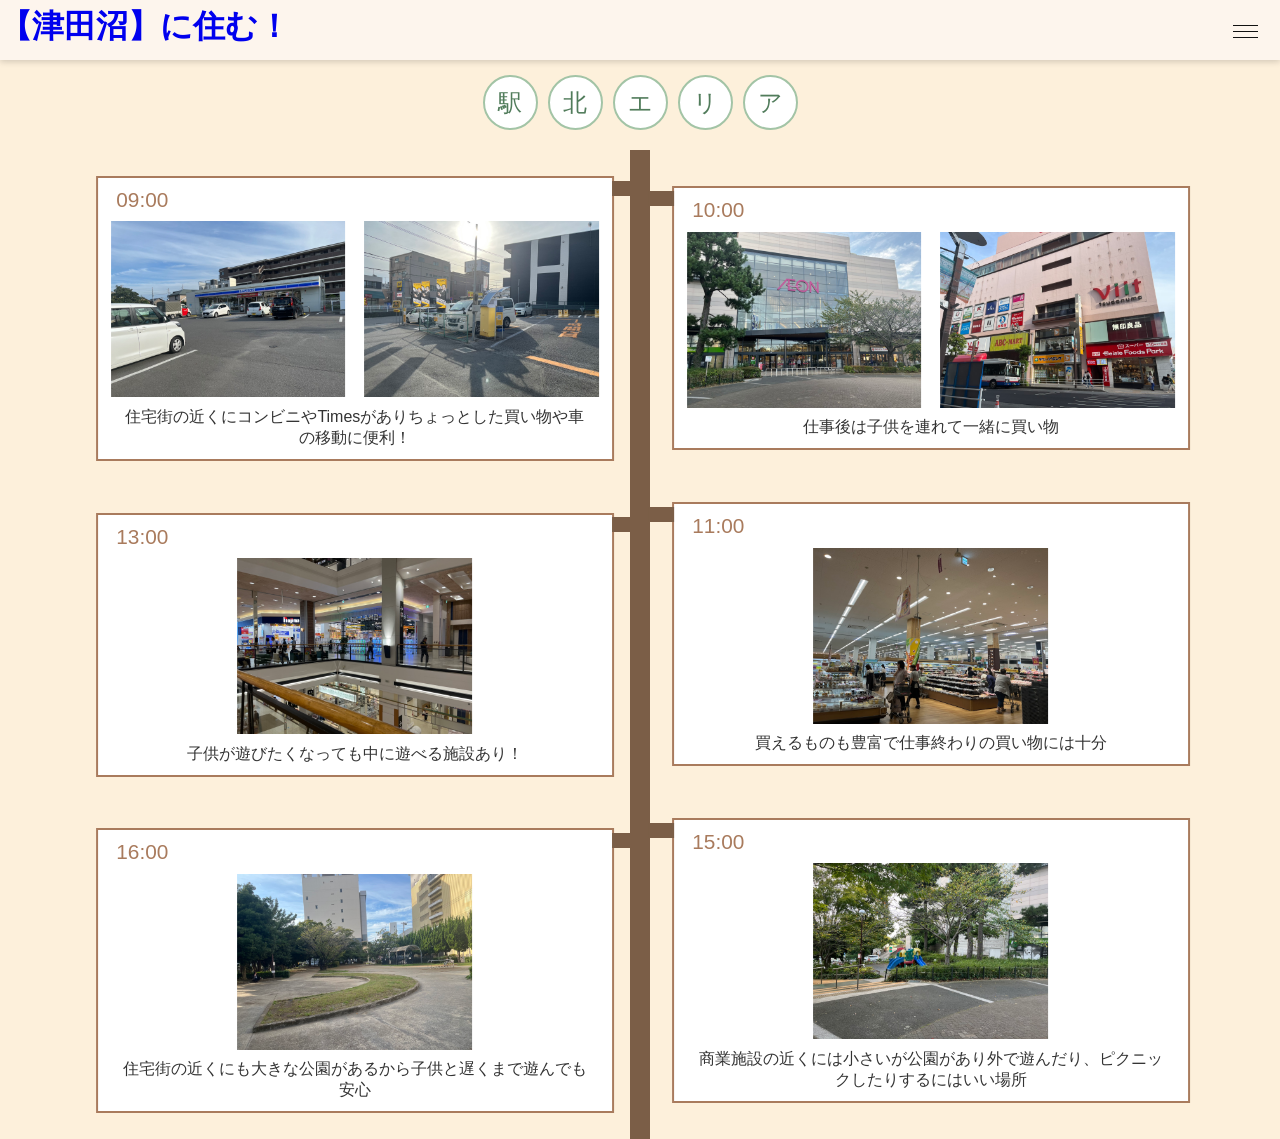
==== commit 304f0d0e: "時間を訂正。トップページの南東紹介文を更新。" ====
--- a/htdocs/ekikita.html
+++ b/htdocs/ekikita.html
@@ -72,7 +72,7 @@
                         </div>
                     </div>
                     <div class="box">
-                        <span class="time">00:00</span>
+                        <span class="time">13:00</span>
                         <div class="horizontal-line"></div>
                         <div class="box-content">
                             <div class="box-area">
@@ -82,7 +82,7 @@
                         </div>
                     </div>
                     <div class="box">
-                        <span class="time">00:00</span>
+                        <span class="time">16:00</span>
                         <div class="horizontal-line"></div>
                         <div class="box-content">
                             <div class="box-area">
@@ -99,7 +99,7 @@
                 <!-- 右側のボックス -->
                 <div class="right-side">
                     <div class="box">
-                        <span class="time">00:00</span>
+                        <span class="time">10:00</span>
                         <div class="horizontal-line"></div>
                         <div class="box-content">
                             <div class="box-area">
@@ -110,7 +110,7 @@
                         </div>
                     </div>
                     <div class="box">
-                        <span class="time">00:00</span>
+                        <span class="time">11:00</span>
                         <div class="horizontal-line"></div>
                         <div class="box-content">
                             <div class="box-area">
@@ -120,7 +120,7 @@
                         </div>
                     </div>
                     <div class="box">
-                        <span class="time">00:00</span>
+                        <span class="time">15:00</span>
                         <div class="horizontal-line"></div>
                         <div class="box-content">
                             <div class="box-area">
--- a/htdocs/css/style.css
+++ b/htdocs/css/style.css
@@ -18,7 +18,7 @@
     position: fixed;
     left: 0;
     top: 0;
-    height: 7%;
+    height: 60px;
     background-color: #fdf5ed;
     box-shadow: 0 2px 6px rgba(0, 0, 0, 0.16);
     z-index: 10;
@@ -159,7 +159,7 @@
 /* 上部の円形アイコン */
 .top-icons {
     position: absolute;
-    top: 12%;
+    top: 75px;
     width: 100%;
     display: flex;
     justify-content: center;
@@ -167,8 +167,8 @@
 }
 
 .circle {
-    width: 60px;
-    height: 60px;
+    width: 55px;
+    height: 55px;
     border-radius: 50%;
     border: 2px solid #a3c4a6;
     display: flex;
@@ -179,7 +179,7 @@
 
 .text-circle {
     color: #517c5b;
-    font-size: 28px;
+    font-size: 24px;
 }
 
 /* コンテンツ全体のレイアウト */
@@ -189,7 +189,7 @@
     display: flex;
     justify-content: center;
     align-items: center;
-    top: 20%; /* 円形アイコンの下にスペースを追加 */
+    top: 150px; /* 円形アイコンの下にスペースを追加 */
 }
 
 /* 左右のボックス */
@@ -358,7 +358,7 @@
 }
 
 #zooming {
-    width: 30%;
+    width: 40%;
 }
 
 @media (max-width: 600px) {
